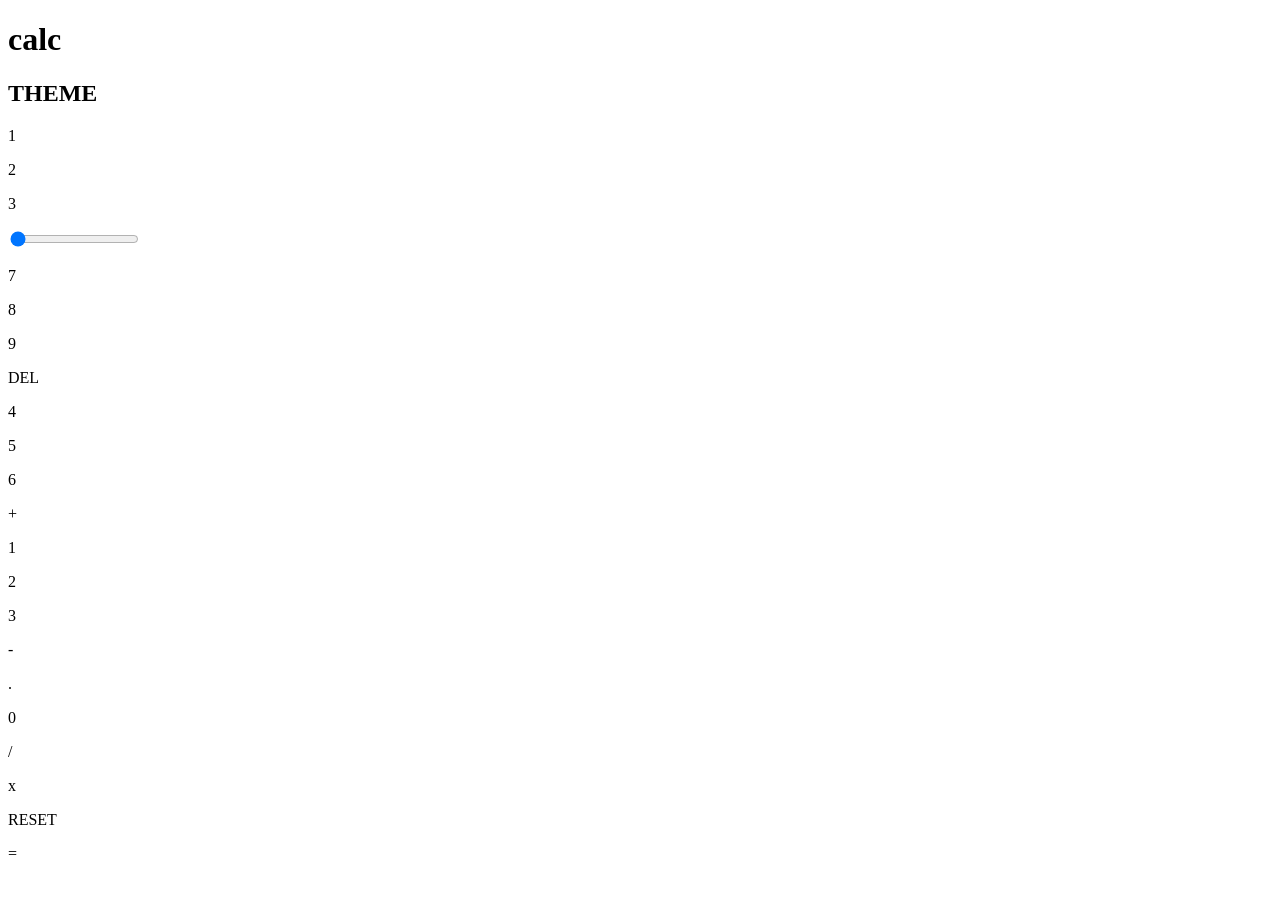
==== index copy.html @ 830450af "Base files" ====
<!DOCTYPE html>
<html lang="en">
<head>
  <meta charset="UTF-8">
  <meta name="viewport" content="width=device-width, initial-scale=1.0"> 
  <link rel="icon" type="image/png" sizes="32x32" href="./images/favicon-32x32.png">
  <title>Calculator app</title>
</head>
<body>
  <main>
    <div>
      <h1>calc</h1>
      <div>
        <h2>THEME</h2>
        <div>
          <div>
            <p>1</p>
            <p>2</p>
            <p>3</p>
          </div>
          <div>
            <input type="range" min="0" max="2" value="0">
          </div>    
        </div>
      </div>
    </div>
    <div>
      <div>
        <p></p>
      </div>
    </div>
    <div>
      <div>
        <div>
          <p>7</p>
        </div>
        <div>
          <p>8</p>
        </div>
        <div>
          <p>9</p>
        </div>
        <div>
          <p>DEL</p>
        </div>
      </div>
      <div>
        <div>
          <p>4</p>
        </div>
        <div>
          <p>5</p>
        </div>
        <div>
          <p>6</p>
        </div>
        <div id="+">
          <p>+</p>
        </div>
      </div>
      <div>
        <div>
          <p>1</p>
        </div>
        <div>
          <p>2</p>
        </div>
        <div>
          <p>3</p>
        </div>
        <div id="-">
          <p>-</p>
        </div>
      </div>
      <div>
        <div>
          <p>.</p>
        </div>
        <div>
          <p>0</p>
        </div>
        <div id="/">
          <p>/</p>
        </div>
        <div id="x">
          <p>x</p>
        </div>
      </div>
      <div>
        <div>
          <p>RESET</p>
        </div>
        <div>
          <p>=</p>
        </div>
      </div>
    </div>
  </main>
</body>
</html>
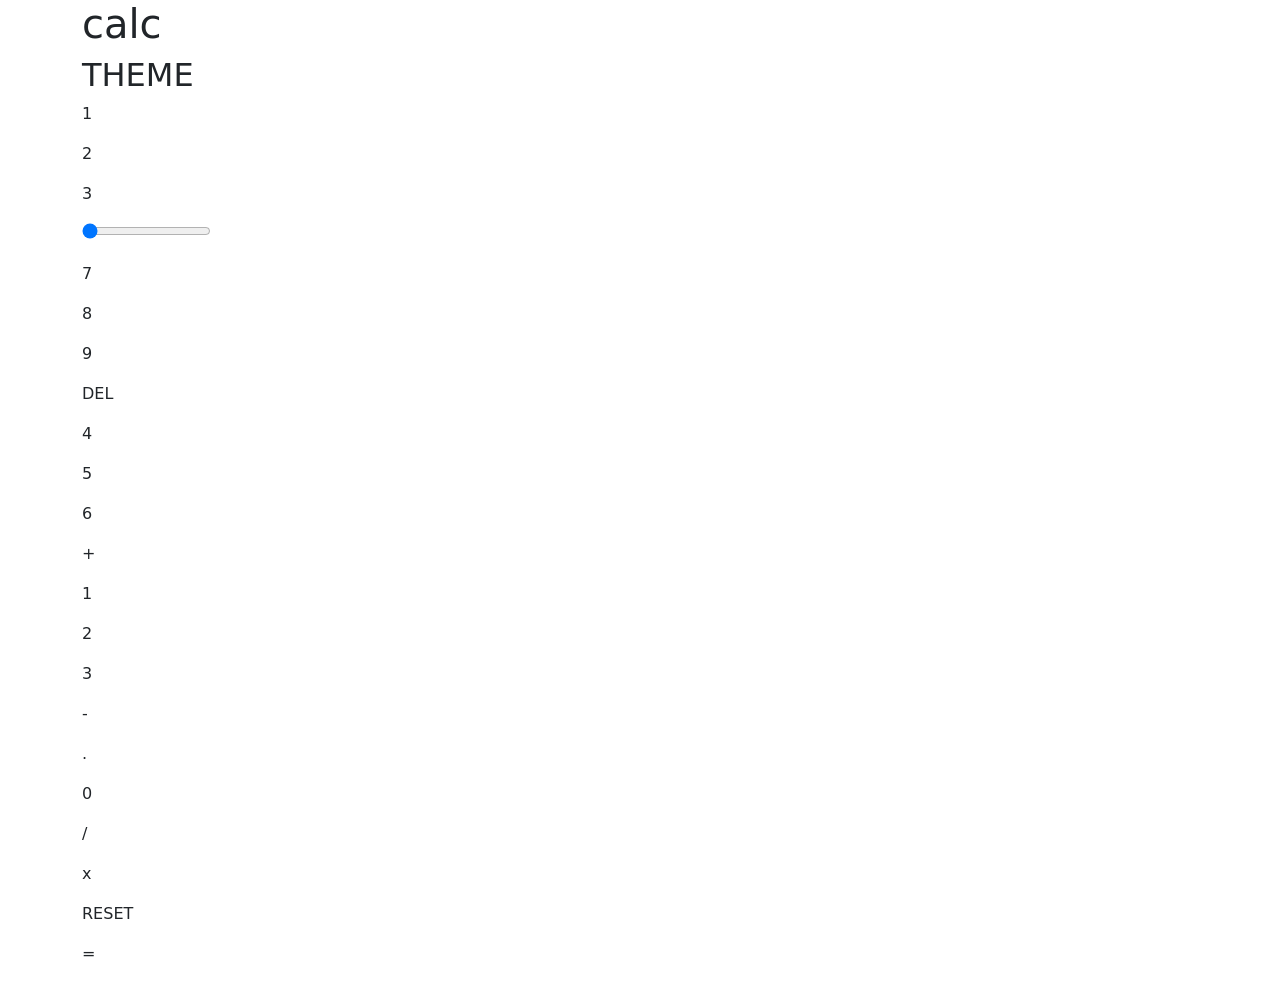
==== commit 13ac4a9d: "poco html" ====
--- a/index copy.html
+++ b/index copy.html
@@ -5,12 +5,20 @@
   <meta name="viewport" content="width=device-width, initial-scale=1.0"> 
   <link rel="icon" type="image/png" sizes="32x32" href="./images/favicon-32x32.png">
   <title>Calculator app</title>
+    <link href="https://cdn.jsdelivr.net/npm/bootstrap@5.3.8/dist/css/bootstrap.min.css" rel="stylesheet" integrity="sha384-sRIl4kxILFvY47J16cr9ZwB07vP4J8+LH7qKQnuqkuIAvNWLzeN8tE5YBujZqJLB" crossorigin="anonymous">
+
 </head>
 <body>
-  <main>
-    <div>
-      <h1>calc</h1>
-      <div>
+  <main class="container">
+    <!--Header of the calc-->
+    <div class="row-align-items-center">
+
+      <!--Calc-->
+      <div class="col">
+        <h1>calc</h1>
+      </div>
+      <!--Theme section-->
+      <div class="col-auto">
         <h2>THEME</h2>
         <div>
           <div>
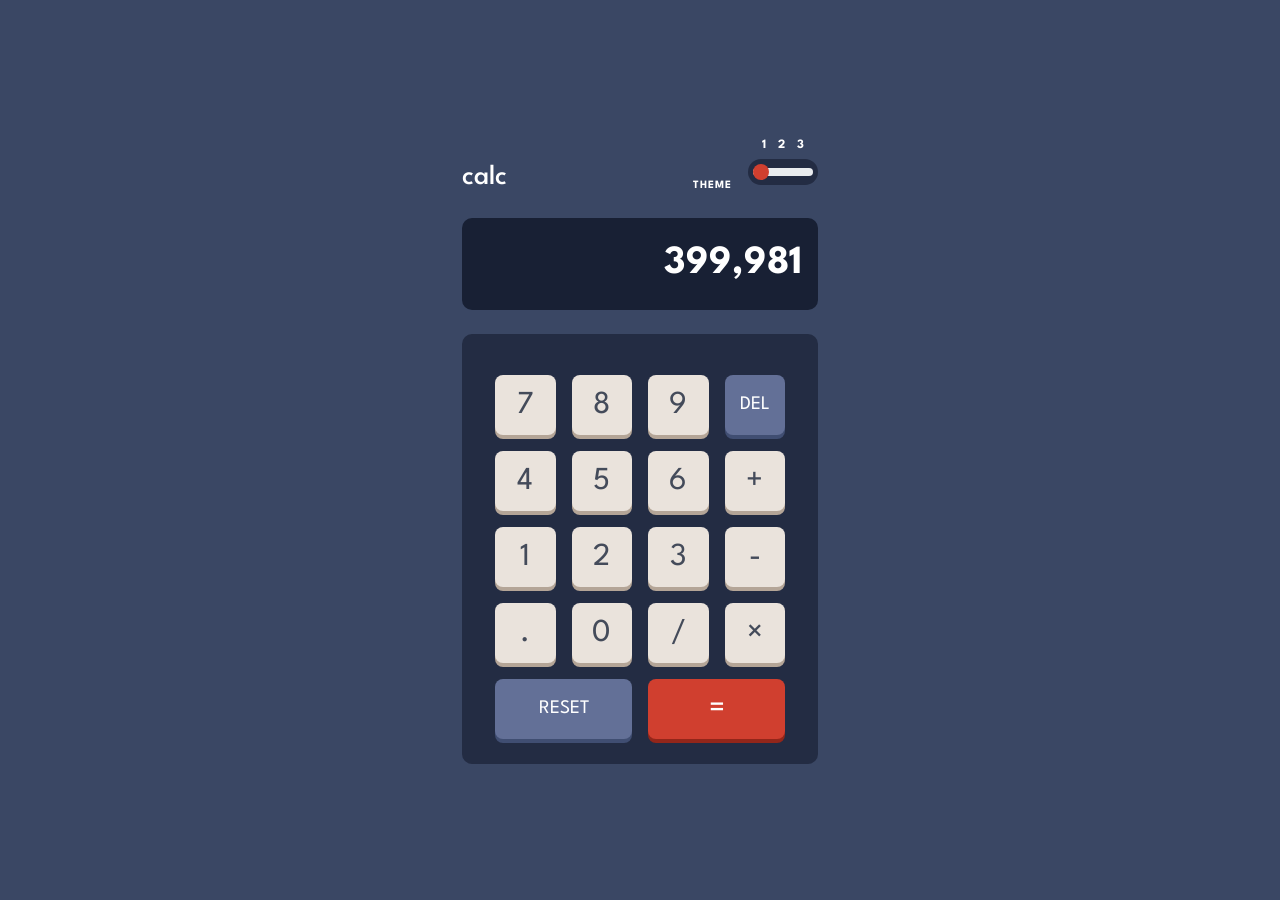
==== commit e798ed05: "Desing finished" ====
--- a/index copy.html
+++ b/index copy.html
@@ -4,35 +4,82 @@
   <meta charset="UTF-8">
   <meta name="viewport" content="width=device-width, initial-scale=1.0"> 
   <link rel="icon" type="image/png" sizes="32x32" href="./images/favicon-32x32.png">
+  <link href="https://cdn.jsdelivr.net/npm/bootstrap@5.3.3/dist/css/bootstrap.min.css" rel="stylesheet">
+  <link rel="preconnect" href="https://fonts.googleapis.com">
+  <link rel="preconnect" href="https://fonts.gstatic.com" crossorigin>
+  <link href="https://fonts.googleapis.com/css2?family=League+Spartan:wght@700&display=swap" rel="stylesheet">
+  <link rel="stylesheet" href="./index.css">
   <title>Calculator app</title>
-    <link href="https://cdn.jsdelivr.net/npm/bootstrap@5.3.8/dist/css/bootstrap.min.css" rel="stylesheet" integrity="sha384-sRIl4kxILFvY47J16cr9ZwB07vP4J8+LH7qKQnuqkuIAvNWLzeN8tE5YBujZqJLB" crossorigin="anonymous">
+</head>
 
-</head>
 <body>
-  <main class="container">
-    <!--Header of the calc-->
-    <div class="row-align-items-center">
+  <main class="main-section d-flex justify-content-center align-items-center" data-theme="blue" id="main-section">
+    <div class="container">
 
-      <!--Calc-->
-      <div class="col">
-        <h1>calc</h1>
+      <div class="row justify-content-center">
+
+        <div class="col-12 col-sm-9 col-md-6 col-lg-4">
+          <div class="d-flex justify-content-between align-items-end mb-4">
+            <!-- Tittle to the left -->
+            <h1 class="m-0 fs-3">calc</h1>
+            <!-- Selector to the right -->
+            <div class="d-flex align-items-end gap-3">
+              <span class="theme-label">THEME</span>
+              <div class="theme-switcher">
+                <div class="d-flex justify-content-around px-2 mb-1 theme-numbers">
+                  <span>1</span>
+                  <span>2</span>
+                  <span>3</span>
+                </div>
+                <!-- Slider -->
+                  <input type="range" class="form-range theme-slider" min="0" max="2" value="0" id="themeSlider">
+              </div>
+            </div>
+          </div>
+          <div class="calculator-screen text-end mb-3 p-3">
+            <span class="theme-color">399,981</span>
+          </div>
+
+                    <!-- Keypad -->
+          <div class="row calculator-keypad-container text-center g-3 mt-4">
+
+              <!-- Row 1 -->
+              <div class="col-3"><button class="btn key-number" type="button">7</button></div>
+              <div class="col-3"><button class="btn key-number" type="button">8</button></div>
+              <div class="col-3"><button class="btn key-number" type="button">9</button></div>
+              <div class="col-3"><button class="btn key-action" type="button">DEL</button></div>
+
+              <!-- Row 2 -->
+              <div class="col-3"><button class="btn key-number" type="button">4</button></div>
+              <div class="col-3"><button class="btn key-number" type="button">5</button></div>
+              <div class="col-3"><button class="btn key-number" type="button">6</button></div>
+              <div class="col-3"><button class="btn key-number" type="button">+</button></div>
+
+              <!-- Row 3 -->
+              <div class="col-3"><button class="btn key-number" type="button">1</button></div>
+              <div class="col-3"><button class="btn key-number" type="button">2</button></div>
+              <div class="col-3"><button class="btn key-number" type="button">3</button></div>
+              <div class="col-3"><button class="btn key-number" type="button">-</button></div>
+
+              <!-- Row 4 -->
+              <div class="col-3"><button class="btn key-number" type="button">.</button></div>
+              <div class="col-3"><button class="btn key-number" type="button">0</button></div>
+              <div class="col-3"><button class="btn key-number" type="button">/</button></div>
+              <div class="col-3"><button class="btn key-number" type="button">×</button></div>
+
+              <!-- Row 5: RESET y = (estos abarcan dos columnas cada uno) -->
+              <div class="col-6"><button class="btn key-action w-100" type="button">RESET</button></div>
+              <div class="col-6"><button class="btn key-equal w-100" type="button">=</button></div>
+
+          </div>
+        </div>
+
       </div>
-      <!--Theme section-->
-      <div class="col-auto">
-        <h2>THEME</h2>
-        <div>
-          <div>
-            <p>1</p>
-            <p>2</p>
-            <p>3</p>
-          </div>
-          <div>
-            <input type="range" min="0" max="2" value="0">
-          </div>    
-        </div>
-      </div>
+
     </div>
-    <div>
+
+
+<!--
       <div>
         <p></p>
       </div>
@@ -102,7 +149,9 @@
           <p>=</p>
         </div>
       </div>
-    </div>
+    </div>-->
   </main>
+
 </body>
+<script src="./index.js"></script>
 </html>
--- a/index.css
+++ b/index.css
@@ -0,0 +1,181 @@
+body {
+    margin: 0;
+    padding: 0;
+}
+
+* {
+  font-family: 'League Spartan', sans-serif;
+  font-weight: 700;
+}
+
+/* Themes */
+.main-section {
+    width: 100%;
+    min-height: 100vh;
+    padding: 20px;
+    display: flex;
+    justify-content: center;
+    align-items: center;
+}
+
+.main-section[data-theme="blue"] {
+  /* Backgrounds */
+  background-color: hsl(222, 26%, 31%);
+  --toggle-bg: hsl(223, 31%, 20%);
+  --keypad-bg: hsl(223, 31%, 20%);
+  --screen-bg: hsl(224, 36%, 15%);
+
+  /* Text & Details */
+  color: hsl(0, 0%, 100%);
+  --toggle-circle: hsl(6, 63%, 50%);
+  
+  /* Keys */
+  --key-num-bg: hsl(30, 25%, 89%);
+  --key-num-shadow: hsl(28, 16%, 65%);
+  --key-num-text: hsl(221, 14%, 31%);
+
+  /*(DEL / RESET) */
+  --key-btn-bg: hsl(225, 21%, 49%);
+  --key-btn-shadow: hsl(224, 28%, 35%);
+
+  /* Bottom (=) */
+  --key-equal-bg: hsl(6, 63%, 50%);
+  --key-equal-shadow: hsl(6, 70%, 34%);
+  --key-equal-text: hsl(0, 0%, 100%);
+}
+
+.main-section[data-theme="white"] {
+  /* Backgrounds */
+  background-color: hsl(0, 0%, 90%);
+  --toggle-bg: hsl(0, 5%, 81%);
+  --keypad-bg: hsl(0, 5%, 81%);
+  --screen-bg: hsl(0, 0%, 93%);
+
+  /* Text & Details */
+  color: hsl(60, 10%, 19%);
+  --toggle-circle: hsl(25, 98%, 40%);
+
+  /* Keys */
+  --key-num-bg: hsl(45, 7%, 89%);
+  --key-num-shadow: hsl(35, 11%, 61%);
+  --key-num-text: hsl(60, 10%, 19%);
+
+  /*(DEL / RESET) */
+  --key-btn-bg: hsl(185, 42%, 37%);
+  --key-btn-shadow: hsl(185, 58%, 25%);
+
+  /* Bottom (=) */
+  --key-equal-bg: hsl(25, 98%, 40%);
+  --key-equal-shadow: hsl(25, 99%, 27%);
+  --key-equal-text: hsl(0, 0%, 100%);
+}
+
+.main-section[data-theme="purple"] {
+  /* Backgrounds */
+  background-color: hsl(268, 75%, 9%);     /* Main bg */
+  --toggle-bg: hsl(268, 71%, 12%);        /* Toggle bg */
+  --keypad-bg: hsl(268, 71%, 12%);        /* Keypad bg */
+  --screen-bg: hsl(268, 71%, 12%);        /* Screen bg */
+
+  /*(DEL y RESET) */
+  --key-btn-bg: hsl(281, 89%, 26%);       /* Keybg (DEL/RESET) */
+  --key-btn-shadow: hsl(285, 91%, 52%);   /* Key shadow */
+
+  /* Keys */
+  --key-equal-bg: hsl(176, 100%, 44%);    /* Key bg (=) */
+  --toggle-circle: hsl(176, 100%, 44%);   /* Toggle */
+  --key-equal-shadow: hsl(177, 92%, 70%); /* Key shadow (=) */
+
+  /*Numbers*/
+  --key-num-bg: hsl(268, 47%, 21%);       /* Key bg */
+  --key-num-shadow: hsl(290, 70%, 36%);   /* Key shadow */
+
+  /* Text Colors */
+  color: hsl(52, 100%, 62%);              /* Light yellow (Texto general) */
+  --key-equal-text: hsl(198, 20%, 13%);   /* Very dark blue (Texto botón =) */
+  --key-btn-text: hsl(0, 0%, 100%);        /* White (Text DEL/RESET) */
+}
+
+
+/* Label Themes */
+.theme-label {
+    font-size: 0.7rem;
+    letter-spacing: 1px;
+}
+
+.theme-numbers {
+    font-size: 0.8rem;
+}
+
+.theme-slider {
+    width: 70px;
+    height: 26px;
+    background-color: var(--toggle-bg); 
+    border-radius: 20px;
+    padding: 0 5px;
+    margin: 0;
+}
+
+/* Style of the circle (WebKit / Chrome / Brave / Safari) */
+.theme-slider::-webkit-slider-thumb {
+    -webkit-appearance: none;
+    width: 16px;
+    height: 16px;
+    border-radius: 50%;
+    background-color: var(--toggle-circle);
+    border: none;
+}
+
+.calculator-screen {
+  width: 100%;
+  background-color: var(--screen-bg);
+  border-radius: 10px;
+  color: var(--toggle-color);
+  font-size: 2.5rem;
+  font-weight: bold;
+}
+
+.calculator-bottom {
+  background-color: var(--keypad-bg);
+  border-radius: 10px;
+  padding: 20px;
+}
+
+.calculator-keypad-container {
+    background-color: var(--keypad-bg);
+    border-radius: 10px;
+    padding: 25px;
+    margin-left: 0;
+    margin-right: 0;
+}
+
+/* ---Bottom base--- */
+.key-number, .key-action, .key-equal {
+    width: 100%;
+    height: 60px;
+    border-radius: 8px;
+    font-size: 2rem;
+    transform: none;
+}
+
+
+.key-number, .key-number:hover {
+    background-color: var(--key-num-bg);
+    color: var(--key-num-text);
+    box-shadow: 0 4px var(--key-num-shadow);
+}
+
+
+.key-action, .key-action:hover {
+    background-color: var(--key-btn-bg);
+    color: var(--key-btn-text);
+    font-size: 1.2rem;
+    box-shadow: 0 4px var(--key-btn-shadow);
+}
+
+
+.key-equal, .key-equal:hover{
+    background-color: var(--key-equal-bg);
+    color: var(--key-equal-text);
+    box-shadow: 0 4px var(--key-equal-shadow);
+}
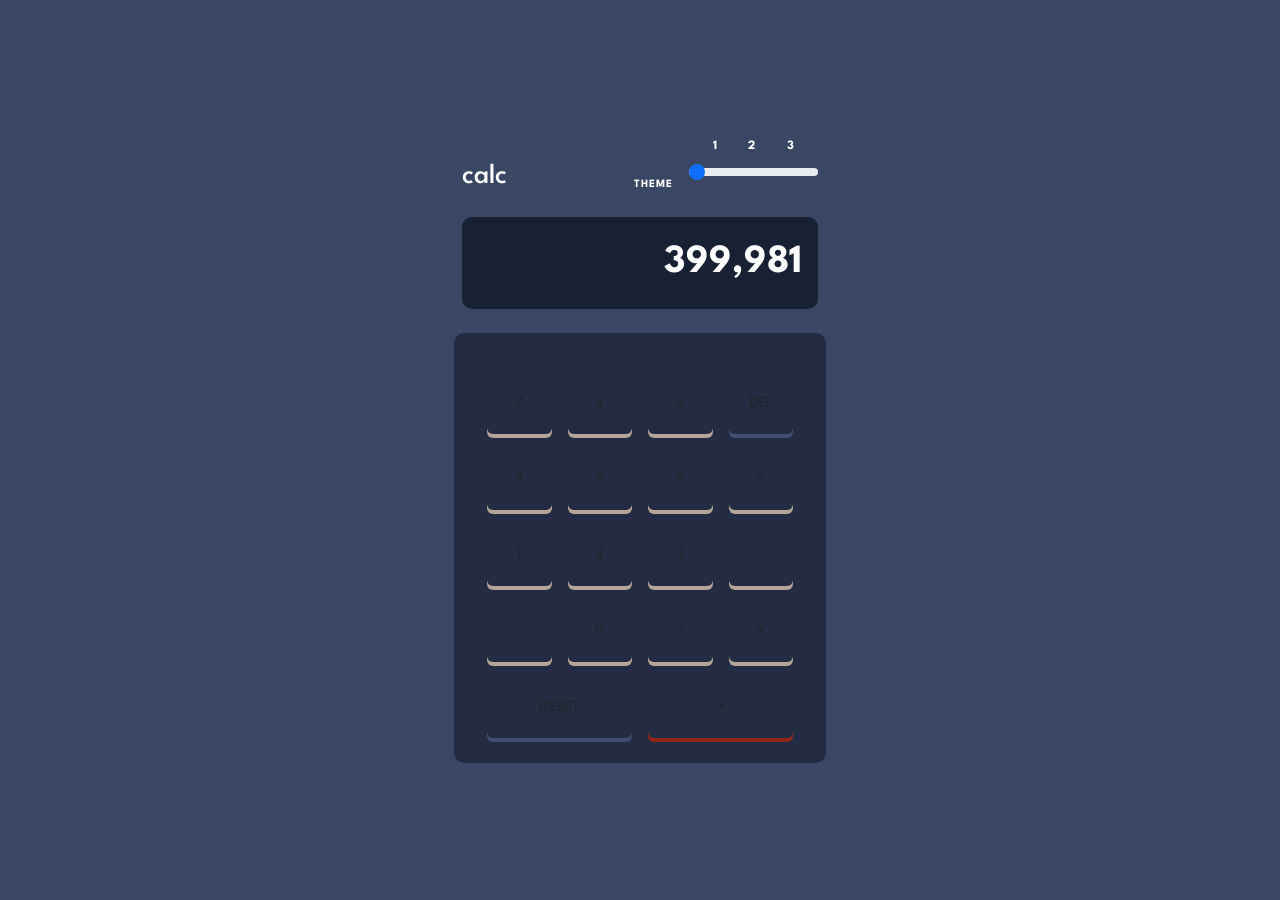
==== commit b5b89bf5: "Merge branch 'main' into GraceBranch" ====
--- a/index copy.html
+++ b/index copy.html
@@ -10,6 +10,8 @@
   <link href="https://fonts.googleapis.com/css2?family=League+Spartan:wght@700&display=swap" rel="stylesheet">
   <link rel="stylesheet" href="./index.css">
   <title>Calculator app</title>
+    <link href="https://cdn.jsdelivr.net/npm/bootstrap@5.3.8/dist/css/bootstrap.min.css" rel="stylesheet" integrity="sha384-sRIl4kxILFvY47J16cr9ZwB07vP4J8+LH7qKQnuqkuIAvNWLzeN8tE5YBujZqJLB" crossorigin="anonymous">
+
 </head>
 
 <body>
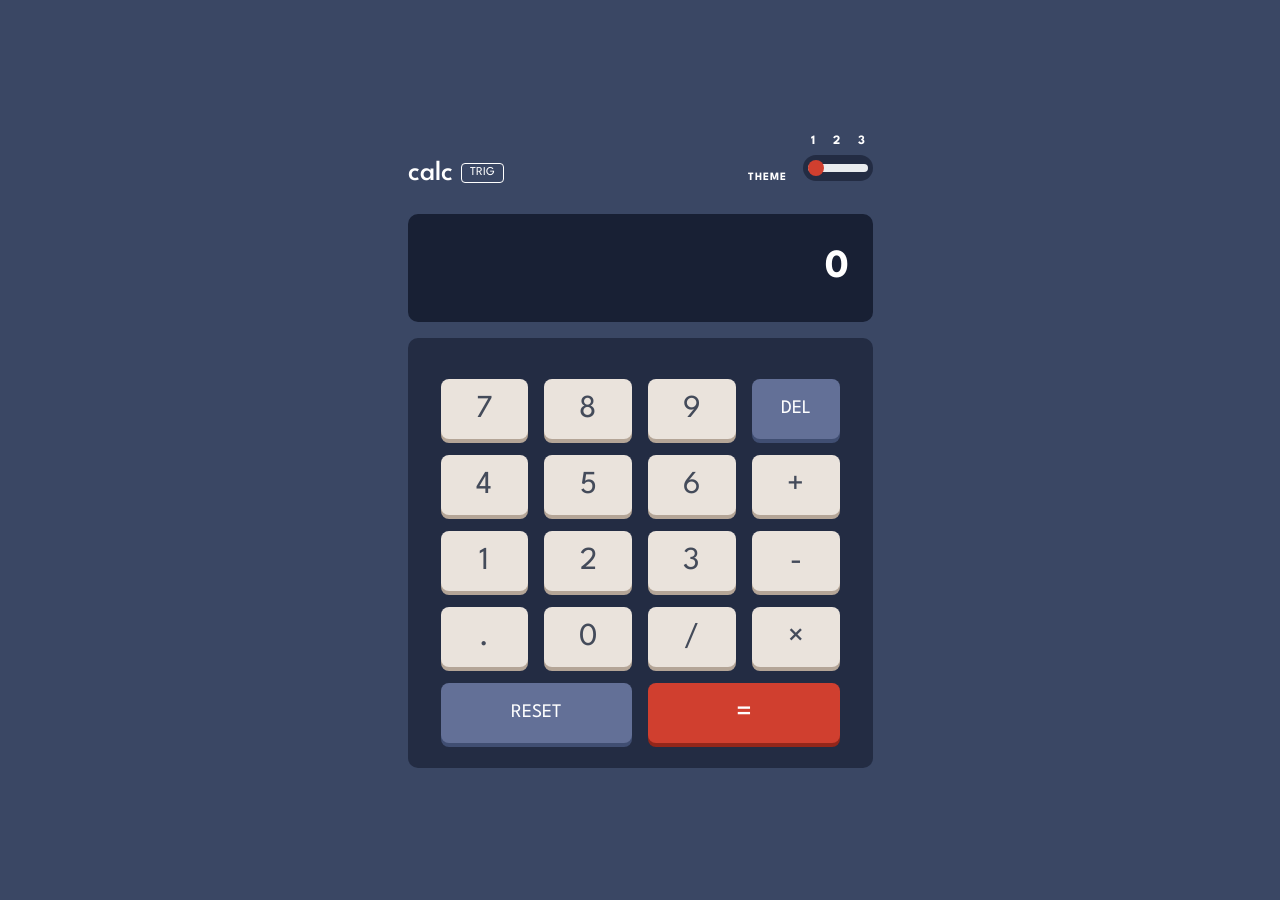
==== commit 015e8566: "cambios html/css e implementacion js" ====
--- a/index copy.html
+++ b/index copy.html
@@ -10,25 +10,37 @@
   <link href="https://fonts.googleapis.com/css2?family=League+Spartan:wght@700&display=swap" rel="stylesheet">
   <link rel="stylesheet" href="./index.css">
   <title>Calculator app</title>
-    <link href="https://cdn.jsdelivr.net/npm/bootstrap@5.3.8/dist/css/bootstrap.min.css" rel="stylesheet" integrity="sha384-sRIl4kxILFvY47J16cr9ZwB07vP4J8+LH7qKQnuqkuIAvNWLzeN8tE5YBujZqJLB" crossorigin="anonymous">
 
 </head>
 
 <body>
   <main class="main-section d-flex justify-content-center align-items-center" data-theme="blue" id="main-section">
     <div class="container">
-
       <div class="row justify-content-center">
 
-        <div class="col-12 col-sm-9 col-md-6 col-lg-4">
-          <div class="d-flex justify-content-between align-items-end mb-4">
-            <!-- Tittle to the left -->
-            <h1 class="m-0 fs-3">calc</h1>
+      <div class="calculator-wrapper d-flex flex-column flex-md-row align-items-center justify-content-center gap-3">
+        <div class="trig-panel p-3 text-center d-none" id="trigPanel">
+          <h6 class="mb-3" style="color: var(--text-main);">Trig Functions</h6>
+          <div class="row g-2">
+            <div class="col-6"><button class="btn key-trig" data-trig="sin" type="button">sin</button></div>
+            <div class="col-6"><button class="btn key-trig" data-trig="cos" type="button">cos</button></div>
+            <div class="col-6"><button class="btn key-trig" data-trig="tan" type="button">tan</button></div>
+            <div class="col-6"><button class="btn key-trig" data-trig="sqrt" type="button">√</button></div>
+          </div>
+        </div>
+
+        <div class="col-12 col-sm-10 col-md-8 col-lg-5" style="max-width: 540px;">
+          <div class="d-flex justify-content-between align-items-end mb-4 header-text">
+            <div class="d-flex align-items-center gap-2">
+              <!-- Tittle to the left -->
+              <h1 class="m-0 fs-3">calc</h1>
+              <button class="btn btn-sm btn-outline-secondary py-0 px-2" id="toggleTrig" style="font-size: 0.75rem; border-color: var(--text-main); color: var(--text-main);">TRIG</button>
+            </div>
             <!-- Selector to the right -->
             <div class="d-flex align-items-end gap-3">
-              <span class="theme-label">THEME</span>
+              <span class="theme-label mb-1">THEME</span>
               <div class="theme-switcher">
-                <div class="d-flex justify-content-around px-2 mb-1 theme-numbers">
+                <div class="d-flex justify-content-between px-2 mb-1 theme-numbers">
                   <span>1</span>
                   <span>2</span>
                   <span>3</span>
@@ -38,40 +50,40 @@
               </div>
             </div>
           </div>
-          <div class="calculator-screen text-end mb-3 p-3">
-            <span class="theme-color">399,981</span>
+          <div class="calculator-screen text-end mb-3 p-4">
+            <span id="calc-screen">0</span>
           </div>
 
                     <!-- Keypad -->
-          <div class="row calculator-keypad-container text-center g-3 mt-4">
+          <div class="row calculator-keypad-container text-center g-3 mt-1">
 
               <!-- Row 1 -->
-              <div class="col-3"><button class="btn key-number" type="button">7</button></div>
-              <div class="col-3"><button class="btn key-number" type="button">8</button></div>
-              <div class="col-3"><button class="btn key-number" type="button">9</button></div>
-              <div class="col-3"><button class="btn key-action" type="button">DEL</button></div>
+              <div class="col-3"><button class="btn key-number" data-num="7" type="button">7</button></div>
+              <div class="col-3"><button class="btn key-number" data-num="8" type="button">8</button></div>
+              <div class="col-3"><button class="btn key-number" data-num="9" type="button">9</button></div>
+              <div class="col-3"><button class="btn key-action" id="btn-del" type="button">DEL</button></div>
 
               <!-- Row 2 -->
-              <div class="col-3"><button class="btn key-number" type="button">4</button></div>
-              <div class="col-3"><button class="btn key-number" type="button">5</button></div>
-              <div class="col-3"><button class="btn key-number" type="button">6</button></div>
-              <div class="col-3"><button class="btn key-number" type="button">+</button></div>
+              <div class="col-3"><button class="btn key-number" data-num="4" type="button">4</button></div>
+              <div class="col-3"><button class="btn key-number" data-num="5" type="button">5</button></div>
+              <div class="col-3"><button class="btn key-number" data-num="6" type="button">6</button></div>
+              <div class="col-3"><button class="btn key-number" data-op="+" type="button">+</button></div>
 
               <!-- Row 3 -->
-              <div class="col-3"><button class="btn key-number" type="button">1</button></div>
-              <div class="col-3"><button class="btn key-number" type="button">2</button></div>
-              <div class="col-3"><button class="btn key-number" type="button">3</button></div>
-              <div class="col-3"><button class="btn key-number" type="button">-</button></div>
+              <div class="col-3"><button class="btn key-number" data-num="1" type="button">1</button></div>
+              <div class="col-3"><button class="btn key-number" data-num="2" type="button">2</button></div>
+              <div class="col-3"><button class="btn key-number" data-num="3" type="button">3</button></div>
+              <div class="col-3"><button class="btn key-number" data-op="-" type="button">-</button></div>
 
               <!-- Row 4 -->
-              <div class="col-3"><button class="btn key-number" type="button">.</button></div>
-              <div class="col-3"><button class="btn key-number" type="button">0</button></div>
-              <div class="col-3"><button class="btn key-number" type="button">/</button></div>
-              <div class="col-3"><button class="btn key-number" type="button">×</button></div>
+              <div class="col-3"><button class="btn key-number" data-num="." type="button">.</button></div>
+              <div class="col-3"><button class="btn key-number" data-num="0" type="button">0</button></div>
+              <div class="col-3"><button class="btn key-number" data-op="/" type="button">/</button></div>
+              <div class="col-3"><button class="btn key-number" data-op="x" type="button">×</button></div>
 
               <!-- Row 5: RESET y = (estos abarcan dos columnas cada uno) -->
-              <div class="col-6"><button class="btn key-action w-100" type="button">RESET</button></div>
-              <div class="col-6"><button class="btn key-equal w-100" type="button">=</button></div>
+              <div class="col-6"><button class="btn key-action w-100" id="btn-reset" type="button">RESET</button></div>
+              <div class="col-6"><button class="btn key-equal w-100" id="btn-equal" type="button">=</button></div>
 
           </div>
         </div>
@@ -80,78 +92,6 @@
 
     </div>
 
-
-<!--
-      <div>
-        <p></p>
-      </div>
-    </div>
-    <div>
-      <div>
-        <div>
-          <p>7</p>
-        </div>
-        <div>
-          <p>8</p>
-        </div>
-        <div>
-          <p>9</p>
-        </div>
-        <div>
-          <p>DEL</p>
-        </div>
-      </div>
-      <div>
-        <div>
-          <p>4</p>
-        </div>
-        <div>
-          <p>5</p>
-        </div>
-        <div>
-          <p>6</p>
-        </div>
-        <div id="+">
-          <p>+</p>
-        </div>
-      </div>
-      <div>
-        <div>
-          <p>1</p>
-        </div>
-        <div>
-          <p>2</p>
-        </div>
-        <div>
-          <p>3</p>
-        </div>
-        <div id="-">
-          <p>-</p>
-        </div>
-      </div>
-      <div>
-        <div>
-          <p>.</p>
-        </div>
-        <div>
-          <p>0</p>
-        </div>
-        <div id="/">
-          <p>/</p>
-        </div>
-        <div id="x">
-          <p>x</p>
-        </div>
-      </div>
-      <div>
-        <div>
-          <p>RESET</p>
-        </div>
-        <div>
-          <p>=</p>
-        </div>
-      </div>
-    </div>-->
   </main>
 
 </body>
--- a/index.css
+++ b/index.css
@@ -1,11 +1,13 @@
 body {
     margin: 0;
     padding: 0;
+    background-color: hsl(222, 26%, 31%);
 }
 
 * {
   font-family: 'League Spartan', sans-serif;
   font-weight: 700;
+  transition: background-color 0.3s ease, color 0.3s ease;
 }
 
 /* Themes */
@@ -26,7 +28,7 @@
   --screen-bg: hsl(224, 36%, 15%);
 
   /* Text & Details */
-  color: hsl(0, 0%, 100%);
+  --text-main: hsl(0, 0%, 100%);
   --toggle-circle: hsl(6, 63%, 50%);
   
   /* Keys */
@@ -37,6 +39,7 @@
   /*(DEL / RESET) */
   --key-btn-bg: hsl(225, 21%, 49%);
   --key-btn-shadow: hsl(224, 28%, 35%);
+  --key-btn-text: hsl(0, 0%, 100%);
 
   /* Bottom (=) */
   --key-equal-bg: hsl(6, 63%, 50%);
@@ -52,7 +55,7 @@
   --screen-bg: hsl(0, 0%, 93%);
 
   /* Text & Details */
-  color: hsl(60, 10%, 19%);
+  --text-main: hsl(60, 10%, 19%);
   --toggle-circle: hsl(25, 98%, 40%);
 
   /* Keys */
@@ -65,6 +68,7 @@
   --key-btn-shadow: hsl(185, 58%, 25%);
 
   /* Bottom (=) */
+  --key-btn-text: hsl(0, 0%, 100%);
   --key-equal-bg: hsl(25, 98%, 40%);
   --key-equal-shadow: hsl(25, 99%, 27%);
   --key-equal-text: hsl(0, 0%, 100%);
@@ -78,8 +82,11 @@
   --screen-bg: hsl(268, 71%, 12%);        /* Screen bg */
 
   /*(DEL y RESET) */
+  --text-main: hsl(52, 100%, 62%);
   --key-btn-bg: hsl(281, 89%, 26%);       /* Keybg (DEL/RESET) */
   --key-btn-shadow: hsl(285, 91%, 52%);   /* Key shadow */
+
+  --key-btn-text: hsl(0, 0%, 100%);       /* button*/
 
   /* Keys */
   --key-equal-bg: hsl(176, 100%, 44%);    /* Key bg (=) */
@@ -96,6 +103,10 @@
   --key-btn-text: hsl(0, 0%, 100%);        /* White (Text DEL/RESET) */
 }
 
+/* Uses text color defined by currentv theme */
+.header-text, .theme-label, .theme-numbers {
+  color: var(--text-main);
+}
 
 /* Label Themes */
 .theme-label {
@@ -114,6 +125,7 @@
     border-radius: 20px;
     padding: 0 5px;
     margin: 0;
+    appearance: none; /* I researched and this is fot he custom circle to work on IOS */
 }
 
 /* Style of the circle (WebKit / Chrome / Brave / Safari) */
@@ -124,15 +136,18 @@
     border-radius: 50%;
     background-color: var(--toggle-circle);
     border: none;
+    cursor: pointer; /* I like how this looks */
 }
 
 .calculator-screen {
   width: 100%;
   background-color: var(--screen-bg);
   border-radius: 10px;
-  color: var(--toggle-color);
+  color: var(--text-main);
   font-size: 2.5rem;
   font-weight: bold;
+  word-wrap: break-word;    /* This breaks large numbers so it does not brek the container*/
+  word-break: break-all;
 }
 
 .calculator-bottom {
@@ -179,3 +194,27 @@
     color: var(--key-equal-text);
     box-shadow: 0 4px var(--key-equal-shadow);
 }
+
+.trig-panel {
+  width: 180px;
+  background-color: var(--keypad-bg);
+  border-radius: 10px;
+  box-shadow: 0 4px 10px rgba(0,0,0,0.3);
+  transition: all 0.3s ease-in-out;
+}
+
+.key-trig {
+  width: 100%;
+  height: 45px;
+  border-radius: 6px;
+  font-size: 1rem;
+  border: none;
+  background-color: var(--key-btn-bg);
+  color: var(--key-btn-text);
+  box-shadow: 0 3px var(--key-btn-shadow);
+}
+
+.key-trig:hover {
+  background-color: var(--key-equal-bg);
+  color: var(--key-equal-text);
+}
